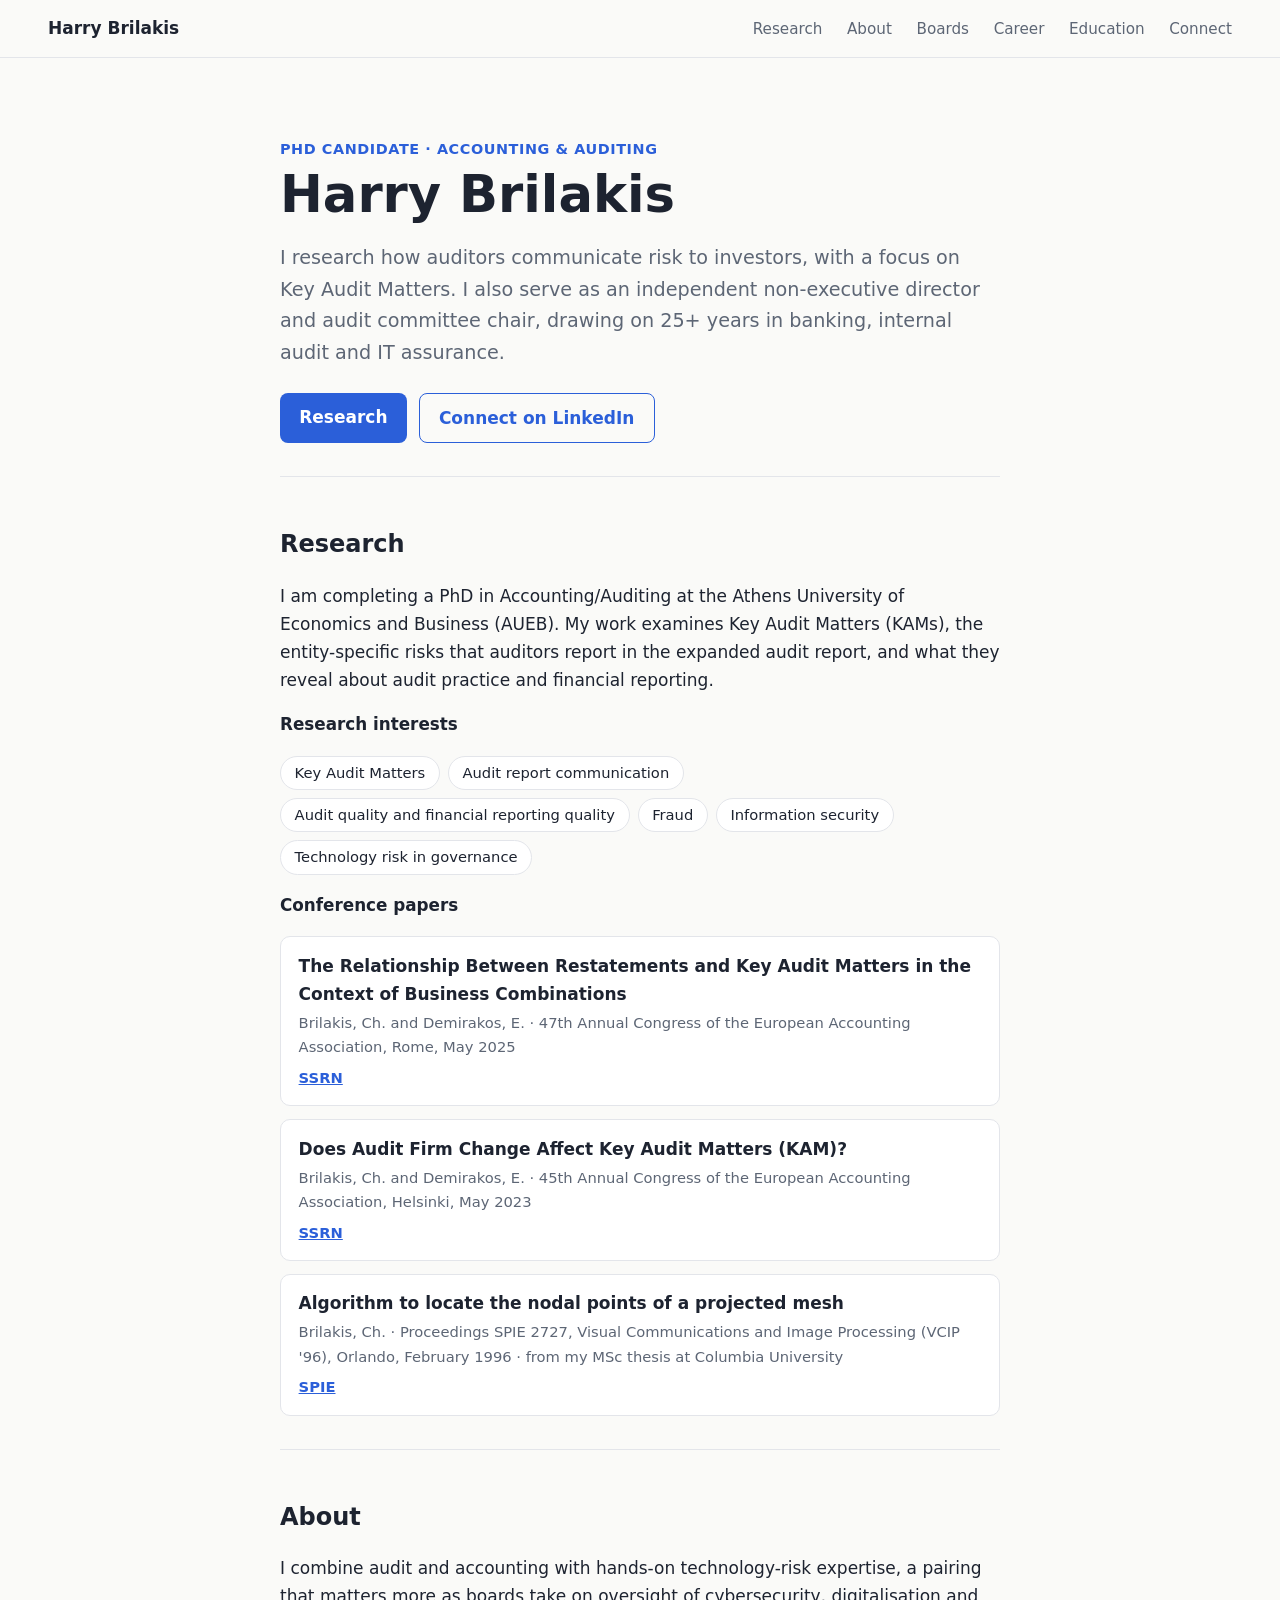
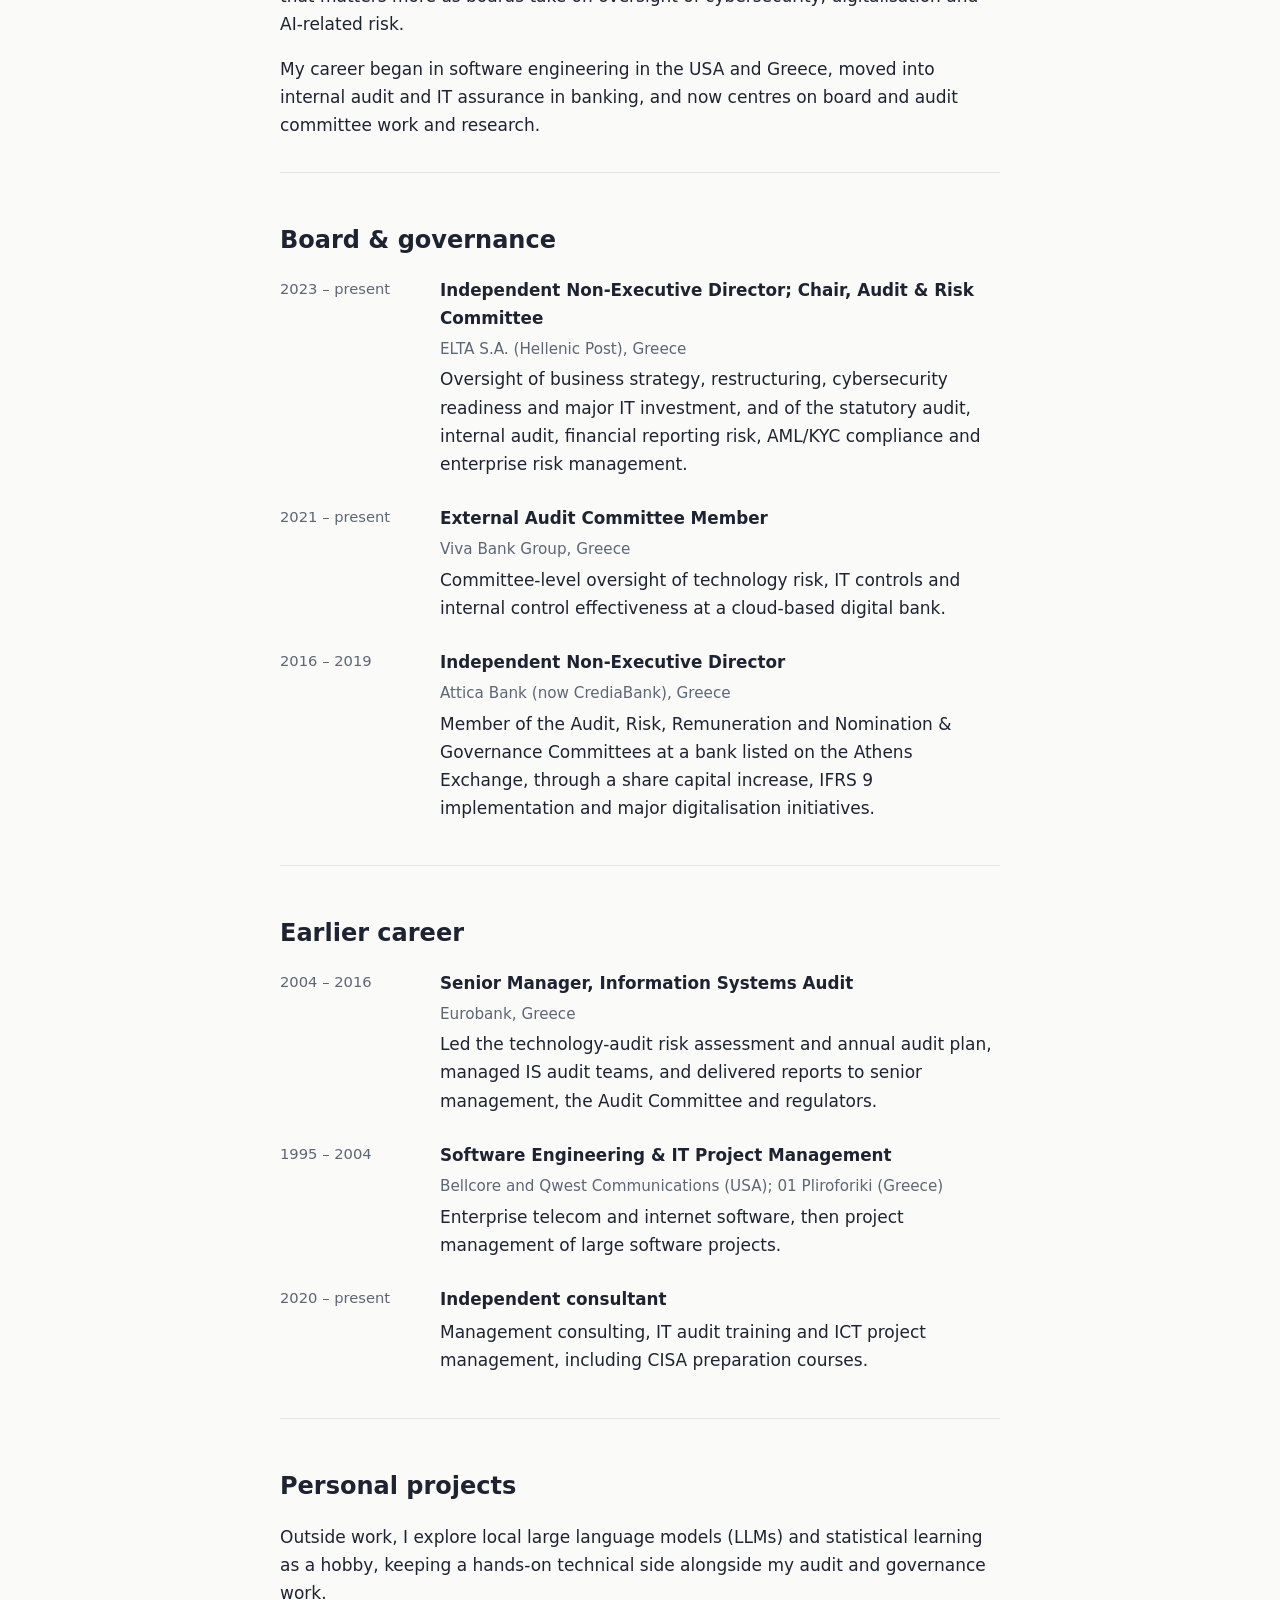
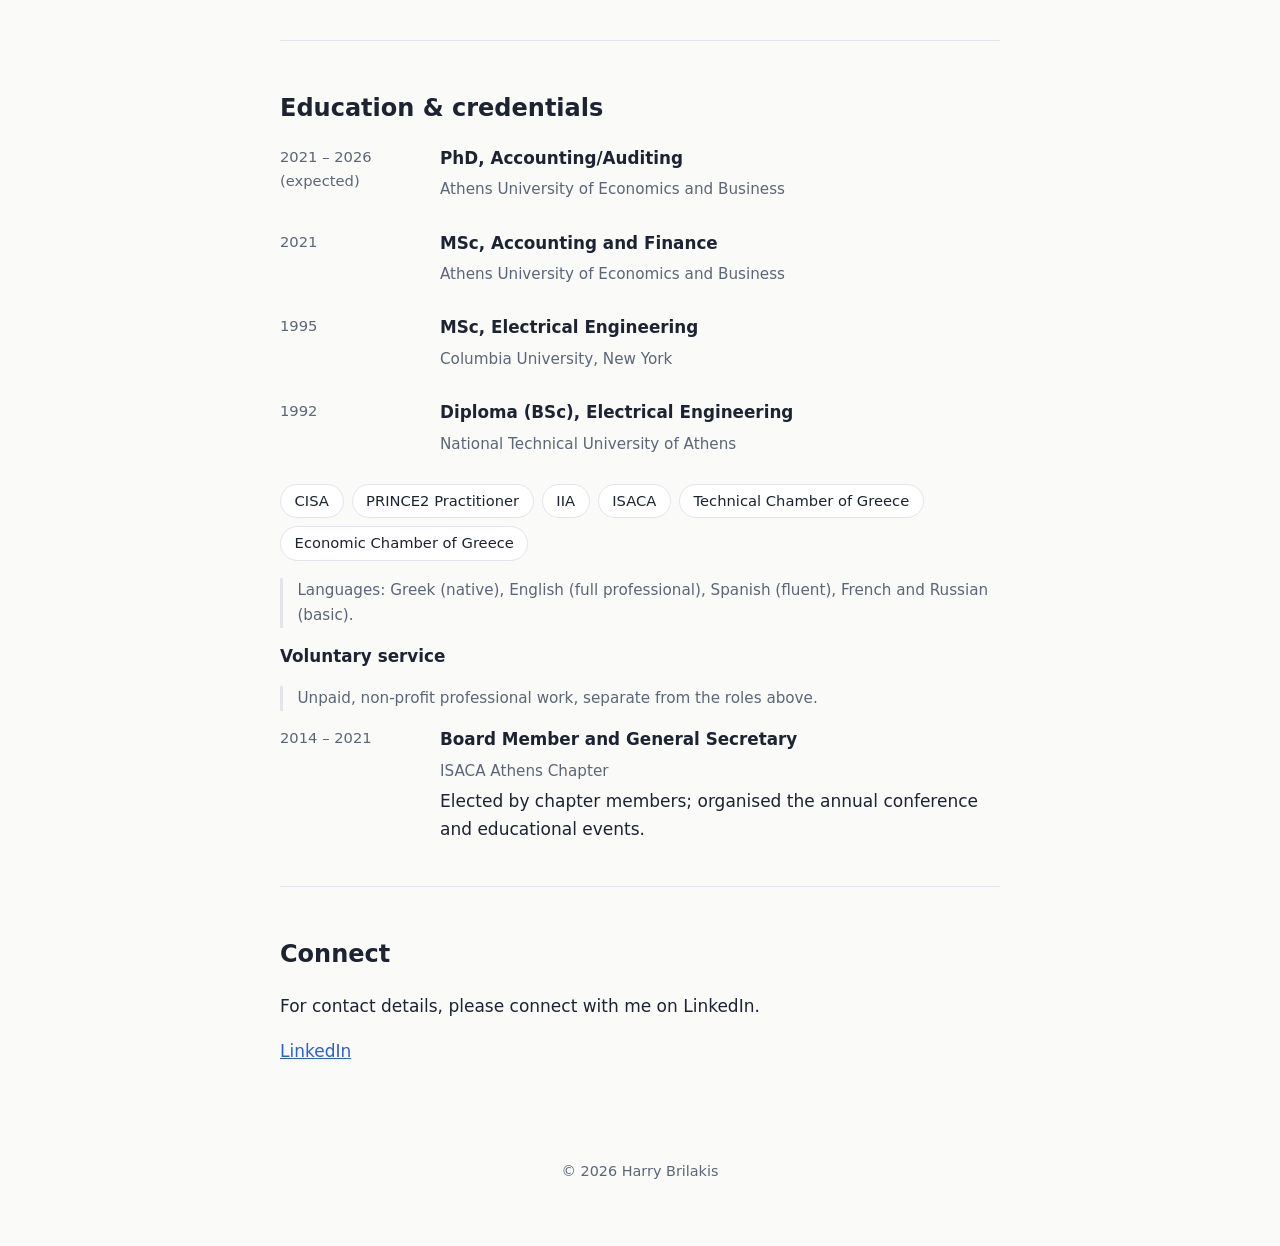
==== index.html @ cbc529aa "Add files via upload" ====
<!DOCTYPE html>
<html lang="en">
<head>
  <meta charset="utf-8">
  <meta name="viewport" content="width=device-width, initial-scale=1">
  <title>Harry Brilakis · Audit &amp; Technology Risk · PhD Candidate</title>
  <meta name="description" content="Harry Brilakis: PhD candidate in Accounting/Auditing (Key Audit Matters), independent non-executive director and audit committee chair, IT assurance and technology risk.">
  <link rel="stylesheet" href="style.css">
</head>
<body>
  <header class="site-header">
    <a class="brand" href="#top">Harry Brilakis</a>
    <nav>
      <a href="#research">Research</a>
      <a href="#about">About</a>
      <a href="#governance">Boards</a>
      <a href="#career">Career</a>
      <a href="#education">Education</a>
      <a href="#contact">Connect</a>
    </nav>
  </header>

  <main id="top">
    <section class="hero">
      <p class="eyebrow">PhD Candidate · Accounting &amp; Auditing</p>
      <h1>Harry Brilakis</h1>
      <p class="lead">I research how auditors communicate risk to investors, with a focus on Key Audit Matters. I also serve as an independent non-executive director and audit committee chair, drawing on 25+ years in banking, internal audit and IT assurance.</p>
      <p class="cta">
        <a class="button" href="#research">Research</a>
        <a class="button ghost" href="https://www.linkedin.com/in/haris-brilakis">Connect on LinkedIn</a>
      </p>
    </section>

    <section id="research">
      <h2>Research</h2>
      <p>I am completing a PhD in Accounting/Auditing at the Athens University of Economics and Business (AUEB). My work examines Key Audit Matters (KAMs), the entity-specific risks that auditors report in the expanded audit report, and what they reveal about audit practice and financial reporting.</p>
      <h3>Research interests</h3>
      <ul class="tags">
        <li>Key Audit Matters</li>
        <li>Audit report communication</li>
        <li>Audit quality and financial reporting quality</li>
        <li>Fraud</li>
        <li>Information security</li>
        <li>Technology risk in governance</li>
      </ul>

      <h3>Conference papers</h3>
      <ul class="papers">
        <li>
          <strong>The Relationship Between Restatements and Key Audit Matters in the Context of Business Combinations</strong>
          <span>Brilakis, Ch. and Demirakos, E. · 47th Annual Congress of the European Accounting Association, Rome, May 2025</span>
          <a href="https://papers.ssrn.com/sol3/papers.cfm?abstract_id=4998920">SSRN</a>
        </li>
        <li>
          <strong>Does Audit Firm Change Affect Key Audit Matters (KAM)?</strong>
          <span>Brilakis, Ch. and Demirakos, E. · 45th Annual Congress of the European Accounting Association, Helsinki, May 2023</span>
          <a href="https://papers.ssrn.com/sol3/papers.cfm?abstract_id=4283710">SSRN</a>
        </li>
        <li>
          <strong>Algorithm to locate the nodal points of a projected mesh</strong>
          <span>Brilakis, Ch. · Proceedings SPIE 2727, Visual Communications and Image Processing (VCIP '96), Orlando, February 1996 · from my MSc thesis at Columbia University</span>
          <a href="https://www.spiedigitallibrary.org/conference-proceedings-of-spie/2727/0000/Algorithm-to-locate-the-nodal-points-of-a-projected-mesh/10.1117/12.233263.short">SPIE</a>
        </li>
      </ul>
    </section>

    <section id="about">
      <h2>About</h2>
      <p>I combine audit and accounting with hands-on technology-risk expertise, a pairing that matters more as boards take on oversight of cybersecurity, digitalisation and AI-related risk.</p>
      <p>My career began in software engineering in the USA and Greece, moved into internal audit and IT assurance in banking, and now centres on board and audit committee work and research.</p>
    </section>

    <section id="governance">
      <h2>Board &amp; governance</h2>
      <article class="item">
        <div class="when">2023 – present</div>
        <div>
          <h3>Independent Non-Executive Director; Chair, Audit &amp; Risk Committee</h3>
          <p class="org">ELTA S.A. (Hellenic Post), Greece</p>
          <p>Oversight of business strategy, restructuring, cybersecurity readiness and major IT investment, and of the statutory audit, internal audit, financial reporting risk, AML/KYC compliance and enterprise risk management.</p>
        </div>
      </article>
      <article class="item">
        <div class="when">2021 – present</div>
        <div>
          <h3>External Audit Committee Member</h3>
          <p class="org">Viva Bank Group, Greece</p>
          <p>Committee-level oversight of technology risk, IT controls and internal control effectiveness at a cloud-based digital bank.</p>
        </div>
      </article>
      <article class="item">
        <div class="when">2016 – 2019</div>
        <div>
          <h3>Independent Non-Executive Director</h3>
          <p class="org">Attica Bank (now CrediaBank), Greece</p>
          <p>Member of the Audit, Risk, Remuneration and Nomination &amp; Governance Committees at a bank listed on the Athens Exchange, through a share capital increase, IFRS 9 implementation and major digitalisation initiatives.</p>
        </div>
      </article>
    </section>

    <section id="career">
      <h2>Earlier career</h2>
      <article class="item">
        <div class="when">2004 – 2016</div>
        <div>
          <h3>Senior Manager, Information Systems Audit</h3>
          <p class="org">Eurobank, Greece</p>
          <p>Led the technology-audit risk assessment and annual audit plan, managed IS audit teams, and delivered reports to senior management, the Audit Committee and regulators.</p>
        </div>
      </article>
      <article class="item">
        <div class="when">1995 – 2004</div>
        <div>
          <h3>Software Engineering &amp; IT Project Management</h3>
          <p class="org">Bellcore and Qwest Communications (USA); 01 Pliroforiki (Greece)</p>
          <p>Enterprise telecom and internet software, then project management of large software projects.</p>
        </div>
      </article>
      <article class="item">
        <div class="when">2020 – present</div>
        <div>
          <h3>Independent consultant</h3>
          <p>Management consulting, IT audit training and ICT project management, including CISA preparation courses.</p>
        </div>
      </article>
    </section>

    <section id="projects">
      <h2>Personal projects</h2>
      <p>Outside work, I explore local large language models (LLMs) and statistical learning as a hobby, keeping a hands-on technical side alongside my audit and governance work.</p>
    </section>

    <section id="education">
      <h2>Education &amp; credentials</h2>
      <article class="item">
        <div class="when">2021 – 2026 (expected)</div>
        <div><h3>PhD, Accounting/Auditing</h3><p class="org">Athens University of Economics and Business</p></div>
      </article>
      <article class="item">
        <div class="when">2021</div>
        <div><h3>MSc, Accounting and Finance</h3><p class="org">Athens University of Economics and Business</p></div>
      </article>
      <article class="item">
        <div class="when">1995</div>
        <div><h3>MSc, Electrical Engineering</h3><p class="org">Columbia University, New York</p></div>
      </article>
      <article class="item">
        <div class="when">1992</div>
        <div><h3>Diploma (BSc), Electrical Engineering</h3><p class="org">National Technical University of Athens</p></div>
      </article>
      <ul class="tags">
        <li>CISA</li>
        <li>PRINCE2 Practitioner</li>
        <li>IIA</li>
        <li>ISACA</li>
        <li>Technical Chamber of Greece</li>
        <li>Economic Chamber of Greece</li>
      </ul>
      <p class="note">Languages: Greek (native), English (full professional), Spanish (fluent), French and Russian (basic).</p>

      <h3>Voluntary service</h3>
      <p class="note">Unpaid, non-profit professional work, separate from the roles above.</p>
      <article class="item">
        <div class="when">2014 – 2021</div>
        <div>
          <h3>Board Member and General Secretary</h3>
          <p class="org">ISACA Athens Chapter</p>
          <p>Elected by chapter members; organised the annual conference and educational events.</p>
        </div>
      </article>
    </section>

    <section id="contact">
      <h2>Connect</h2>
      <p>For contact details, please connect with me on LinkedIn.</p>
      <ul class="links">
        <li><a href="https://www.linkedin.com/in/haris-brilakis">LinkedIn</a></li>
      </ul>
    </section>
  </main>

  <footer>
    <p>© <span id="year"></span> Harry Brilakis</p>
  </footer>
  <script>document.getElementById('year').textContent = new Date().getFullYear();</script>
</body>
</html>
---- style.css ----
:root {
  --bg: #fafaf8;
  --fg: #1d2330;
  --muted: #5d6675;
  --accent: #2b5fd9;
  --line: #e3e5ea;
  --card: #ffffff;
}
@media (prefers-color-scheme: dark) {
  :root {
    --bg: #12151c;
    --fg: #e8eaf0;
    --muted: #9aa3b2;
    --accent: #7ea3ff;
    --line: #262b36;
    --card: #181c25;
  }
}
* { box-sizing: border-box; }
html { scroll-behavior: smooth; }
body {
  margin: 0;
  background: var(--bg);
  color: var(--fg);
  font: 17px/1.65 system-ui, -apple-system, "Segoe UI", Roboto, sans-serif;
}
a { color: var(--accent); }
.site-header {
  position: sticky; top: 0; z-index: 10;
  display: flex; justify-content: space-between; align-items: center;
  flex-wrap: wrap; gap: .5rem 1.5rem;
  padding: .9rem clamp(1rem, 5vw, 3rem);
  background: color-mix(in srgb, var(--bg) 90%, transparent);
  backdrop-filter: blur(8px);
  border-bottom: 1px solid var(--line);
}
.brand { font-weight: 700; color: var(--fg); text-decoration: none; }
nav a { margin-left: 1.2rem; color: var(--muted); text-decoration: none; font-size: .95rem; }
nav a:hover { color: var(--accent); }
main { max-width: 760px; margin: 0 auto; padding: 0 1.25rem; }
section { padding: 3rem 0 1rem; border-top: 1px solid var(--line); }
section.hero { border-top: 0; padding-top: 5rem; }
h1 { font-size: clamp(2.2rem, 6vw, 3.2rem); line-height: 1.1; margin: .3rem 0 1rem; }
h2 { font-size: 1.5rem; margin: 0 0 1rem; }
h3 { font-size: 1.05rem; margin: 0 0 .3rem; }
.eyebrow { color: var(--accent); font-weight: 600; font-size: .9rem; letter-spacing: .04em; text-transform: uppercase; margin: 0; }
.lead { font-size: 1.2rem; color: var(--muted); max-width: 40em; }
.cta { display: flex; gap: .75rem; flex-wrap: wrap; margin-top: 1.5rem; }
.button {
  display: inline-block; padding: .65rem 1.2rem; border-radius: 8px;
  background: var(--accent); color: #fff; text-decoration: none; font-weight: 600;
}
.button.ghost { background: transparent; color: var(--accent); border: 1px solid var(--accent); }
.tags { list-style: none; padding: 0; display: flex; flex-wrap: wrap; gap: .5rem; }
.tags li { background: var(--card); border: 1px solid var(--line); border-radius: 999px; padding: .25rem .85rem; font-size: .92rem; }
.note { color: var(--muted); font-size: .95rem; border-left: 3px solid var(--line); padding-left: .9rem; }
.item { display: grid; grid-template-columns: 9rem 1fr; gap: 1rem; margin-bottom: 1.5rem; }
.item ul { margin: .3rem 0 0; padding-left: 1.1rem; }
.when { color: var(--muted); font-size: .92rem; }
.links { list-style: none; padding: 0; }
.links li { margin-bottom: .3rem; }
footer { text-align: center; color: var(--muted); font-size: .9rem; padding: 3rem 1rem; }
@media (max-width: 560px) {
  .item { grid-template-columns: 1fr; gap: .2rem; }
  nav a { margin: 0 .8rem 0 0; }
}
.org { color: var(--muted); margin: 0 0 .3rem; font-size: .95rem; }
.item p { margin: .2rem 0; }
.papers { list-style: none; padding: 0; }
.papers li { background: var(--card); border: 1px solid var(--line); border-radius: 10px; padding: .9rem 1.1rem; margin-bottom: .8rem; }
.papers span { display: block; color: var(--muted); font-size: .92rem; margin: .2rem 0; }
.papers a { font-size: .92rem; font-weight: 600; }
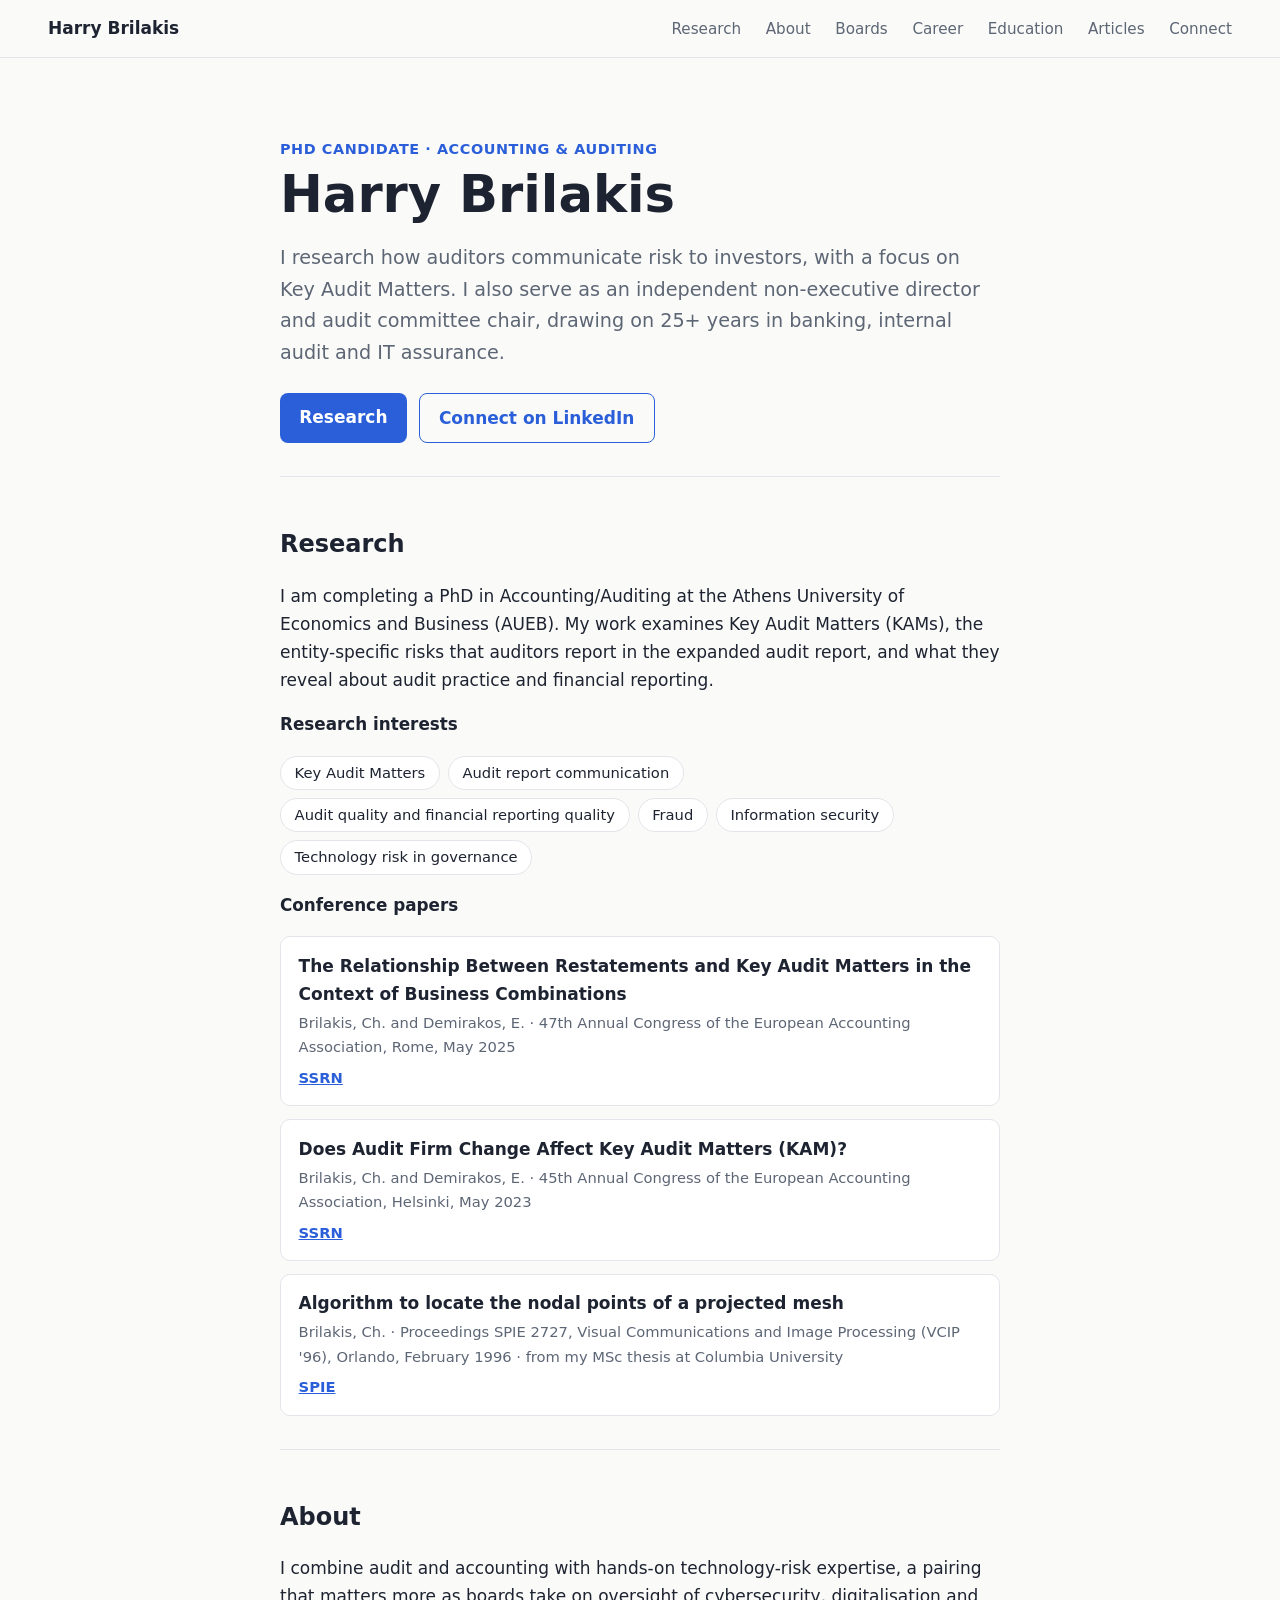
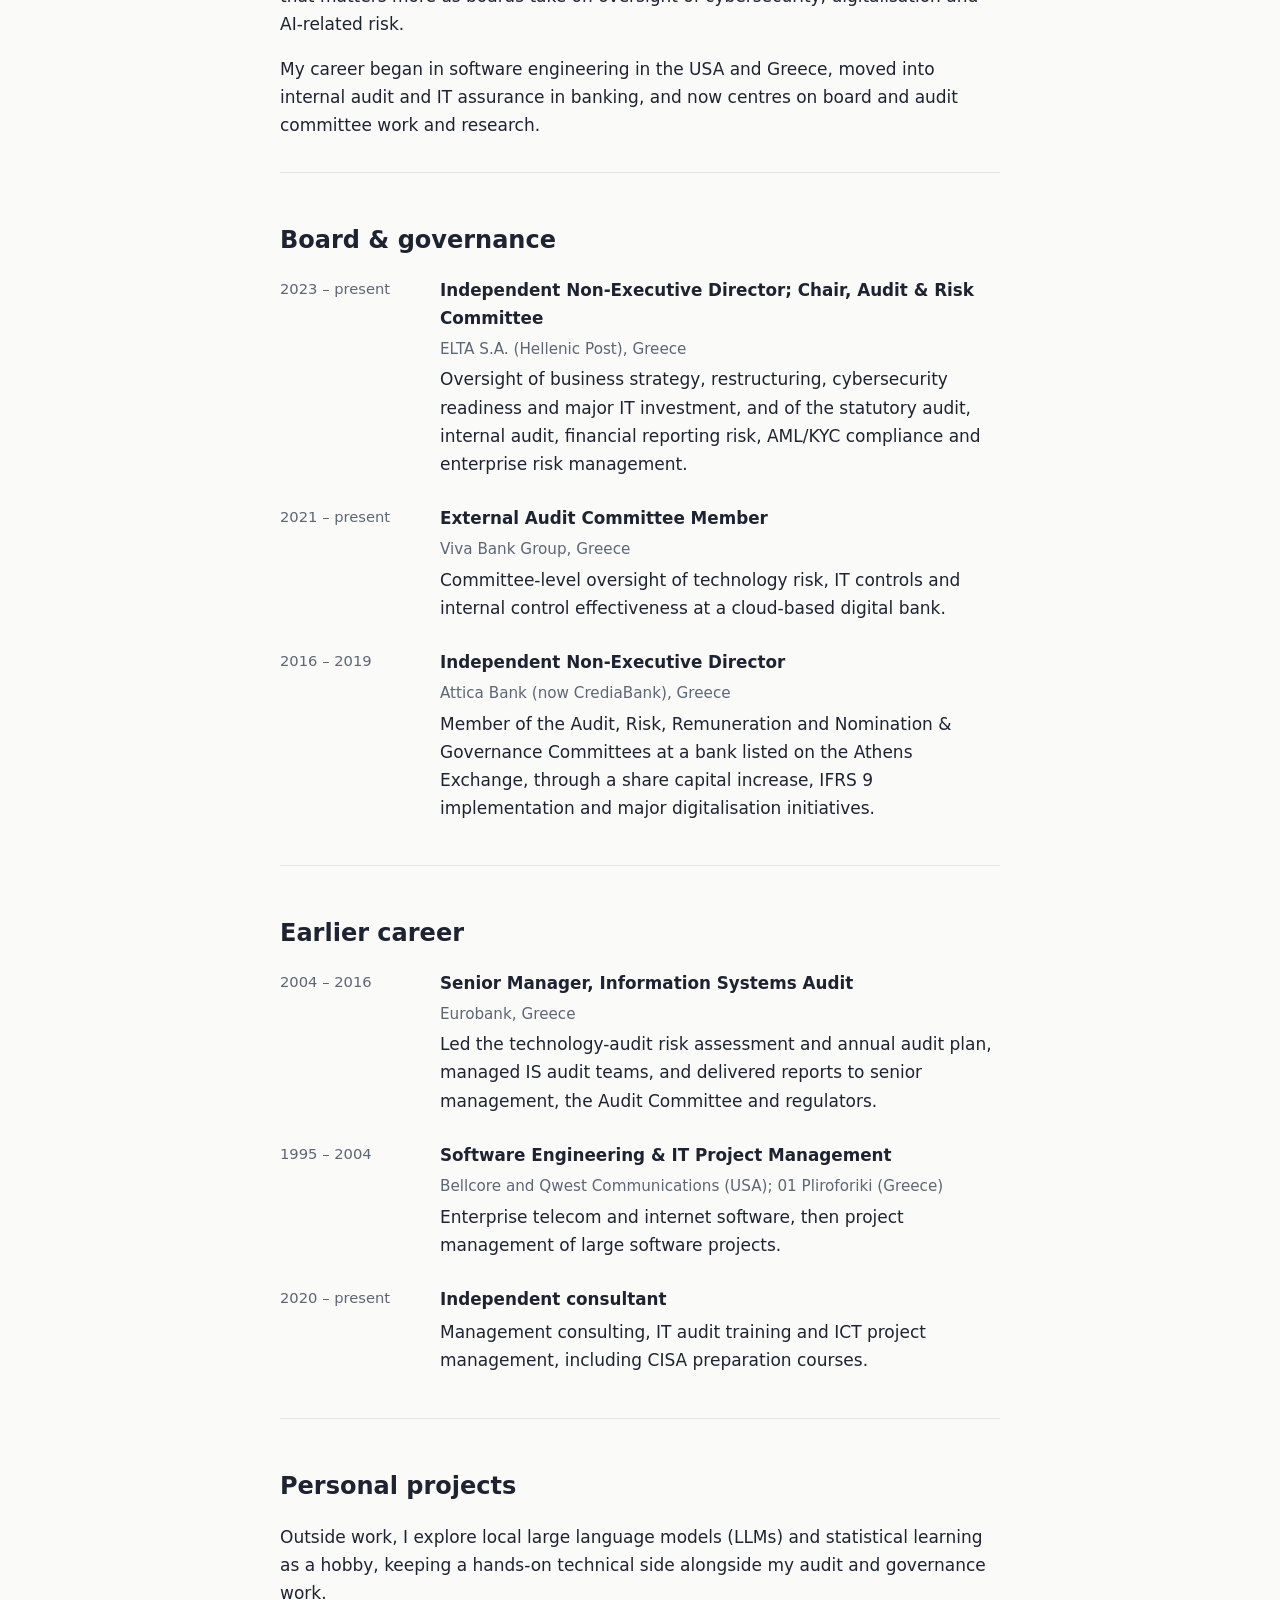
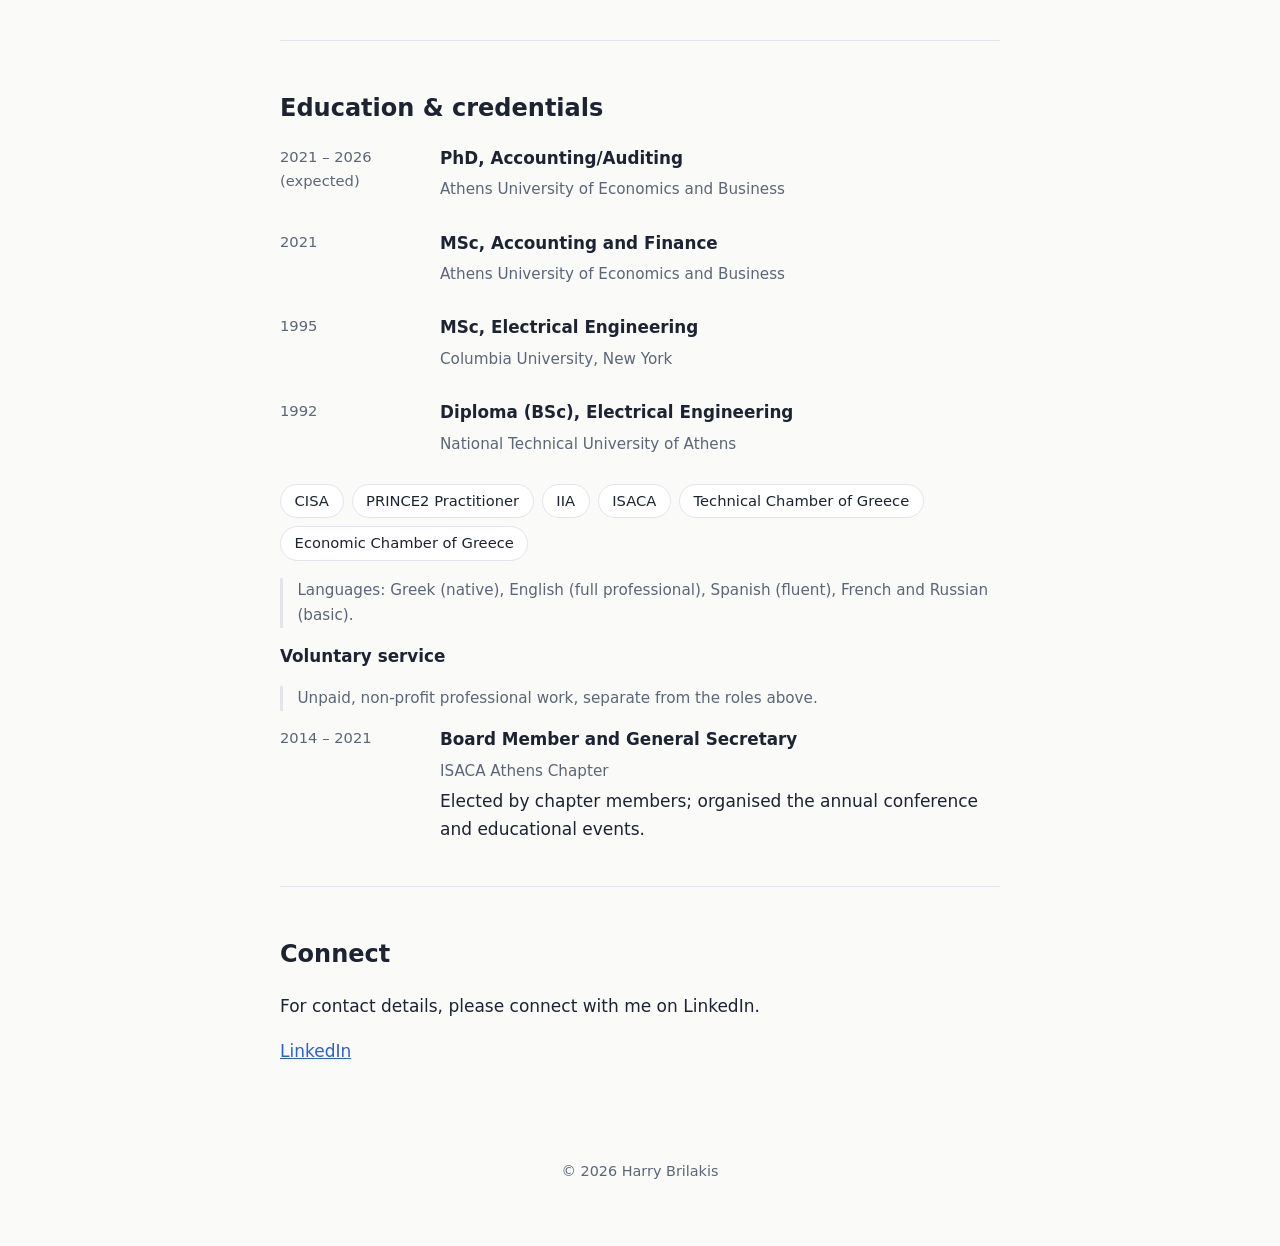
==== commit 980b696e: "Add files via upload" ====
--- a/index.html
+++ b/index.html
@@ -16,6 +16,7 @@
       <a href="#governance">Boards</a>
       <a href="#career">Career</a>
       <a href="#education">Education</a>
+      <a href="articles/">Articles</a>
       <a href="#contact">Connect</a>
     </nav>
   </header>
--- a/style.css
+++ b/style.css
@@ -70,3 +70,14 @@
 .papers li { background: var(--card); border: 1px solid var(--line); border-radius: 10px; padding: .9rem 1.1rem; margin-bottom: .8rem; }
 .papers span { display: block; color: var(--muted); font-size: .92rem; margin: .2rem 0; }
 .papers a { font-size: .92rem; font-weight: 600; }
+
+.article { padding-top: 4rem; }
+.article h1 { font-size: clamp(1.8rem, 5vw, 2.5rem); }
+.article h2 { margin-top: 2rem; }
+.article blockquote { margin: 1.5rem 0; padding: .2rem 1.2rem; border-left: 3px solid var(--accent); color: var(--muted); font-size: 1.1rem; }
+.meta { color: var(--muted); font-size: .95rem; margin-top: 0; }
+.article-list { list-style: none; padding: 0; }
+.article-list li { margin-bottom: 1.6rem; }
+.article-list a { font-size: 1.15rem; font-weight: 600; }
+.article-list p { margin: .2rem 0 0; color: var(--muted); }
+.date { display: block; color: var(--muted); font-size: .9rem; }
